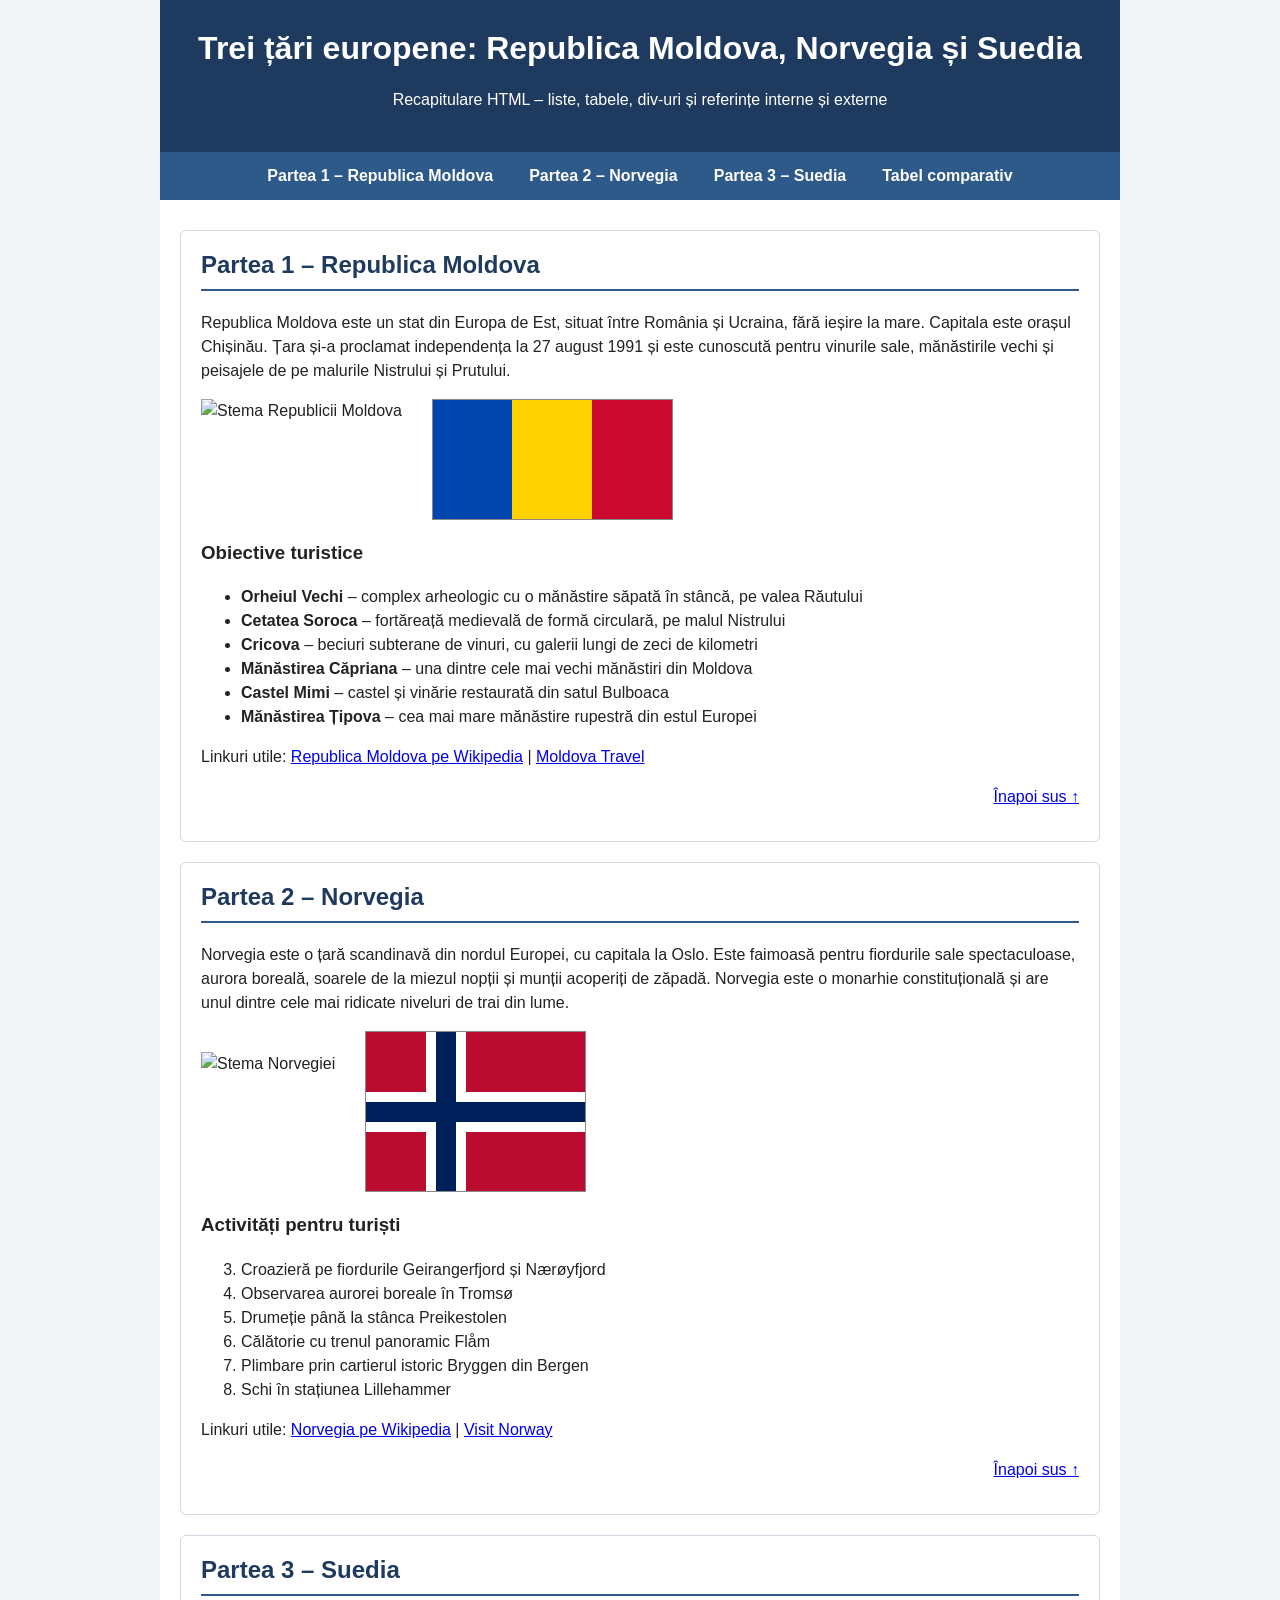
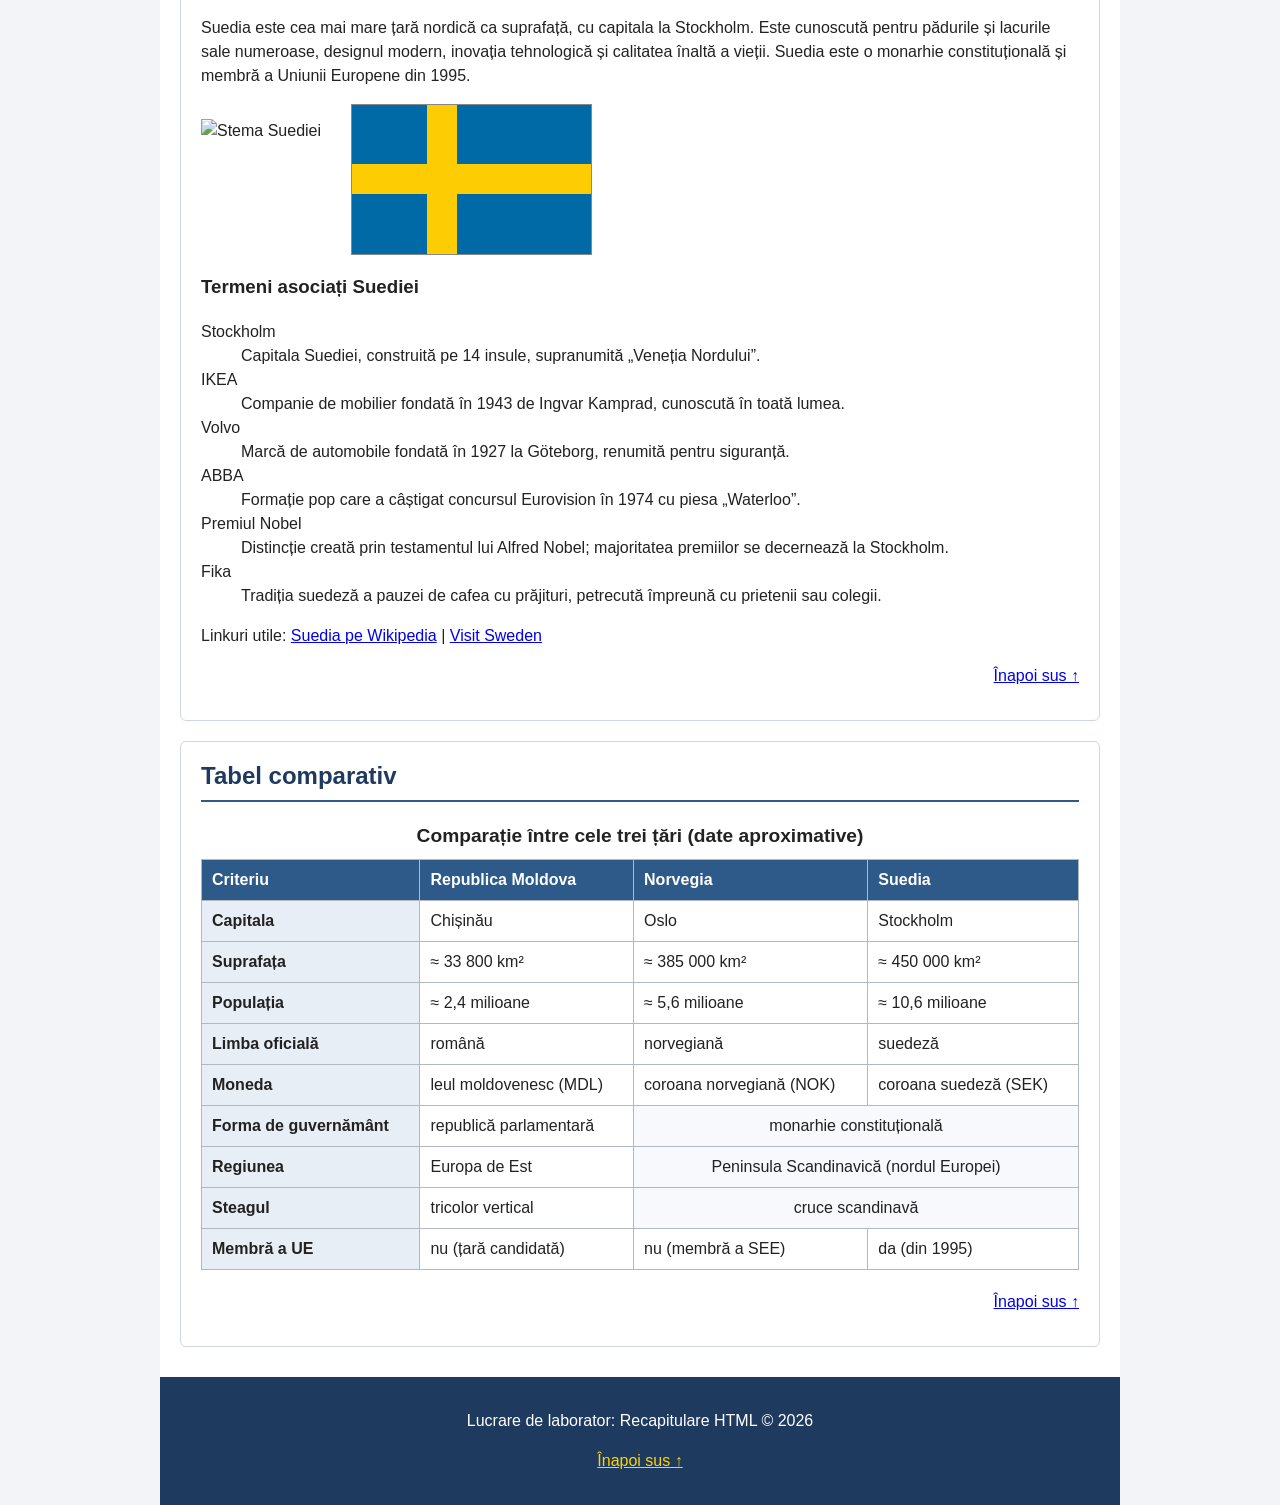
==== index.html @ a8bab646 "Laborator: Recapitulare HTML – Moldova, Norvegia, Suedia Co-Authored-By: Claude Opus 5.5 <noreply@an" ====
<!DOCTYPE html>
<html lang="ro">
<head>
  <meta charset="UTF-8">
  <meta name="viewport" content="width=device-width, initial-scale=1.0">
  <title>Recapitulare HTML – Republica Moldova, Norvegia și Suedia</title>
  <style>
    body {
      margin: 0;
      font-family: Arial, Helvetica, sans-serif;
      background-color: #f2f4f7;
      color: #222;
      line-height: 1.5;
    }

    .pagina {
      max-width: 960px;
      margin: 0 auto;
      background-color: #ffffff;
    }

    /* ===== HEADER ===== */
    .header {
      background-color: #1f3a5f;
      color: #ffffff;
      padding: 24px 20px;
      text-align: center;
    }

    .header h1 {
      margin: 0 0 8px 0;
    }

    /* ===== MENIU ===== */
    .meniu {
      background-color: #2e5a8a;
      position: sticky;
      top: 0;
    }

    .meniu ul {
      list-style: none;
      margin: 0;
      padding: 0;
      display: flex;
      flex-wrap: wrap;
      justify-content: center;
    }

    .meniu a {
      display: block;
      padding: 12px 18px;
      color: #ffffff;
      text-decoration: none;
      font-weight: bold;
    }

    .meniu a:hover {
      background-color: #1f3a5f;
    }

    /* ===== CONȚINUT ===== */
    .continut {
      padding: 10px 20px;
    }

    .tara {
      border: 1px solid #d0d7e2;
      border-radius: 6px;
      padding: 16px 20px;
      margin: 20px 0;
    }

    .tara h2 {
      margin-top: 0;
      color: #1f3a5f;
      border-bottom: 2px solid #2e5a8a;
      padding-bottom: 6px;
    }

    .imagini {
      display: flex;
      flex-wrap: wrap;
      align-items: center;
      gap: 30px;
      margin: 12px 0;
    }

    .imagini img {
      height: 120px;
    }

    .inapoi {
      text-align: right;
    }

    /* ===== STEAGURI (tabele) ===== */
    .steag {
      border-collapse: collapse;
      table-layout: fixed;
      border: 1px solid #888888;
    }

    .steag td {
      padding: 0;
      font-size: 0;
      line-height: 0;
    }

    .albastru-md { background-color: #0046ae; }
    .galben-md   { background-color: #ffd200; }
    .rosu-md     { background-color: #cc092f; }

    .rosu-no     { background-color: #ba0c2f; }
    .alb-no      { background-color: #ffffff; }
    .albastru-no { background-color: #00205b; }

    .albastru-se { background-color: #006aa7; }
    .galben-se   { background-color: #fecc02; }

    /* ===== TABEL COMPARATIV ===== */
    .comparativ {
      width: 100%;
      border-collapse: collapse;
      margin: 10px 0 20px 0;
    }

    .comparativ caption {
      font-weight: bold;
      font-size: 1.2em;
      margin-bottom: 8px;
    }

    .comparativ th,
    .comparativ td {
      border: 1px solid #b0b8c4;
      padding: 8px 10px;
      text-align: left;
    }

    .comparativ thead th {
      background-color: #2e5a8a;
      color: #ffffff;
    }

    .comparativ tbody th {
      background-color: #e8eef6;
    }

    .comparativ td.comun {
      text-align: center;
      background-color: #f7f9fc;
    }

    /* ===== FOOTER ===== */
    .footer {
      background-color: #1f3a5f;
      color: #ffffff;
      text-align: center;
      padding: 16px 20px;
    }

    .footer a {
      color: #ffd200;
    }
  </style>
</head>
<body>
  <div class="pagina" id="sus">

    <!-- ========== HEADER ========== -->
    <header class="header">
      <div class="header-continut">
        <h1>Trei țări europene: Republica Moldova, Norvegia și Suedia</h1>
        <p>Recapitulare HTML – liste, tabele, div-uri și referințe interne și externe</p>
      </div>
    </header>

    <!-- ========== MENIU ========== -->
    <nav class="meniu">
      <div class="meniu-continut">
        <ul>
          <li><a href="#partea1">Partea 1 – Republica Moldova</a></li>
          <li><a href="#partea2">Partea 2 – Norvegia</a></li>
          <li><a href="#partea3">Partea 3 – Suedia</a></li>
          <li><a href="#comparatie">Tabel comparativ</a></li>
        </ul>
      </div>
    </nav>

    <!-- ========== CONȚINUT ========== -->
    <main class="continut">

      <!-- ===== PARTEA 1 – REPUBLICA MOLDOVA ===== -->
      <section id="partea1">
        <div class="tara">
          <article>
            <h2>Partea 1 – Republica Moldova</h2>
            <p>
              Republica Moldova este un stat din Europa de Est, situat între România și Ucraina,
              fără ieșire la mare. Capitala este orașul Chișinău. Țara și-a proclamat independența
              la 27 august 1991 și este cunoscută pentru vinurile sale, mănăstirile vechi și
              peisajele de pe malurile Nistrului și Prutului.
            </p>

            <div class="imagini">
              <img src="https://commons.wikimedia.org/wiki/Special:FilePath/Coat_of_arms_of_Moldova.svg?width=200"
                   alt="Stema Republicii Moldova">

              <!-- Steagul Republicii Moldova: tricolor vertical albastru-galben-roșu -->
              <table class="steag" style="width: 240px;" title="Steagul Republicii Moldova">
                <colgroup>
                  <col style="width: 80px;">
                  <col style="width: 80px;">
                  <col style="width: 80px;">
                </colgroup>
                <tr style="height: 120px;">
                  <td class="albastru-md"></td>
                  <td class="galben-md"></td>
                  <td class="rosu-md"></td>
                </tr>
              </table>
            </div>

            <h3>Obiective turistice</h3>
            <ul>
              <li><strong>Orheiul Vechi</strong> – complex arheologic cu o mănăstire săpată în stâncă, pe valea Răutului</li>
              <li><strong>Cetatea Soroca</strong> – fortăreață medievală de formă circulară, pe malul Nistrului</li>
              <li><strong>Cricova</strong> – beciuri subterane de vinuri, cu galerii lungi de zeci de kilometri</li>
              <li><strong>Mănăstirea Căpriana</strong> – una dintre cele mai vechi mănăstiri din Moldova</li>
              <li><strong>Castel Mimi</strong> – castel și vinărie restaurată din satul Bulboaca</li>
              <li><strong>Mănăstirea Țipova</strong> – cea mai mare mănăstire rupestră din estul Europei</li>
            </ul>

            <p>
              Linkuri utile:
              <a href="https://ro.wikipedia.org/wiki/Republica_Moldova" target="_blank" rel="noopener">Republica Moldova pe Wikipedia</a> |
              <a href="https://moldova.travel/" target="_blank" rel="noopener">Moldova Travel</a>
            </p>

            <p class="inapoi"><a href="#sus">Înapoi sus ↑</a></p>
          </article>
        </div>
      </section>

      <!-- ===== PARTEA 2 – NORVEGIA ===== -->
      <section id="partea2">
        <div class="tara">
          <article>
            <h2>Partea 2 – Norvegia</h2>
            <p>
              Norvegia este o țară scandinavă din nordul Europei, cu capitala la Oslo.
              Este faimoasă pentru fiordurile sale spectaculoase, aurora boreală, soarele de la miezul
              nopții și munții acoperiți de zăpadă. Norvegia este o monarhie constituțională și
              are unul dintre cele mai ridicate niveluri de trai din lume.
            </p>

            <div class="imagini">
              <img src="https://commons.wikimedia.org/wiki/Special:FilePath/Coat_of_arms_of_Norway.svg?width=200"
                   alt="Stema Norvegiei">

              <!-- Steagul Norvegiei: cruce scandinavă albastră cu margine albă pe fond roșu -->
              <table class="steag" style="width: 220px;" title="Steagul Norvegiei">
                <colgroup>
                  <col style="width: 60px;">
                  <col style="width: 10px;">
                  <col style="width: 20px;">
                  <col style="width: 10px;">
                  <col style="width: 120px;">
                </colgroup>
                <tr style="height: 60px;">
                  <td class="rosu-no"></td>
                  <td class="alb-no"></td>
                  <td class="albastru-no"></td>
                  <td class="alb-no"></td>
                  <td class="rosu-no"></td>
                </tr>
                <tr style="height: 10px;">
                  <td class="alb-no" colspan="2"></td>
                  <td class="albastru-no"></td>
                  <td class="alb-no" colspan="2"></td>
                </tr>
                <tr style="height: 20px;">
                  <td class="albastru-no" colspan="5"></td>
                </tr>
                <tr style="height: 10px;">
                  <td class="alb-no" colspan="2"></td>
                  <td class="albastru-no"></td>
                  <td class="alb-no" colspan="2"></td>
                </tr>
                <tr style="height: 60px;">
                  <td class="rosu-no"></td>
                  <td class="alb-no"></td>
                  <td class="albastru-no"></td>
                  <td class="alb-no"></td>
                  <td class="rosu-no"></td>
                </tr>
              </table>
            </div>

            <h3>Activități pentru turiști</h3>
            <ol start="3">
              <li>Croazieră pe fiordurile Geirangerfjord și Nærøyfjord</li>
              <li>Observarea aurorei boreale în Tromsø</li>
              <li>Drumeție până la stânca Preikestolen</li>
              <li>Călătorie cu trenul panoramic Flåm</li>
              <li>Plimbare prin cartierul istoric Bryggen din Bergen</li>
              <li>Schi în stațiunea Lillehammer</li>
            </ol>

            <p>
              Linkuri utile:
              <a href="https://ro.wikipedia.org/wiki/Norvegia" target="_blank" rel="noopener">Norvegia pe Wikipedia</a> |
              <a href="https://www.visitnorway.com/" target="_blank" rel="noopener">Visit Norway</a>
            </p>

            <p class="inapoi"><a href="#sus">Înapoi sus ↑</a></p>
          </article>
        </div>
      </section>

      <!-- ===== PARTEA 3 – SUEDIA ===== -->
      <section id="partea3">
        <div class="tara">
          <article>
            <h2>Partea 3 – Suedia</h2>
            <p>
              Suedia este cea mai mare țară nordică ca suprafață, cu capitala la Stockholm.
              Este cunoscută pentru pădurile și lacurile sale numeroase, designul modern,
              inovația tehnologică și calitatea înaltă a vieții. Suedia este o monarhie
              constituțională și membră a Uniunii Europene din 1995.
            </p>

            <div class="imagini">
              <img src="https://commons.wikimedia.org/wiki/Special:FilePath/Great_coat_of_arms_of_Sweden.svg?width=200"
                   alt="Stema Suediei">

              <!-- Steagul Suediei: cruce galbenă pe fond albastru (celule combinate cu colspan) -->
              <table class="steag" style="width: 240px;" title="Steagul Suediei">
                <colgroup>
                  <col style="width: 75px;">
                  <col style="width: 30px;">
                  <col style="width: 135px;">
                </colgroup>
                <tr style="height: 60px;">
                  <td class="albastru-se"></td>
                  <td class="galben-se"></td>
                  <td class="albastru-se"></td>
                </tr>
                <tr style="height: 30px;">
                  <td class="galben-se" colspan="3"></td>
                </tr>
                <tr style="height: 60px;">
                  <td class="albastru-se"></td>
                  <td class="galben-se"></td>
                  <td class="albastru-se"></td>
                </tr>
              </table>
            </div>

            <h3>Termeni asociați Suediei</h3>
            <dl>
              <dt>Stockholm</dt>
              <dd>Capitala Suediei, construită pe 14 insule, supranumită „Veneția Nordului”.</dd>

              <dt>IKEA</dt>
              <dd>Companie de mobilier fondată în 1943 de Ingvar Kamprad, cunoscută în toată lumea.</dd>

              <dt>Volvo</dt>
              <dd>Marcă de automobile fondată în 1927 la Göteborg, renumită pentru siguranță.</dd>

              <dt>ABBA</dt>
              <dd>Formație pop care a câștigat concursul Eurovision în 1974 cu piesa „Waterloo”.</dd>

              <dt>Premiul Nobel</dt>
              <dd>Distincție creată prin testamentul lui Alfred Nobel; majoritatea premiilor se decernează la Stockholm.</dd>

              <dt>Fika</dt>
              <dd>Tradiția suedeză a pauzei de cafea cu prăjituri, petrecută împreună cu prietenii sau colegii.</dd>
            </dl>

            <p>
              Linkuri utile:
              <a href="https://ro.wikipedia.org/wiki/Suedia" target="_blank" rel="noopener">Suedia pe Wikipedia</a> |
              <a href="https://visitsweden.com/" target="_blank" rel="noopener">Visit Sweden</a>
            </p>

            <p class="inapoi"><a href="#sus">Înapoi sus ↑</a></p>
          </article>
        </div>
      </section>

      <!-- ===== TABEL COMPARATIV ===== -->
      <section id="comparatie">
        <div class="tara">
          <h2>Tabel comparativ</h2>
          <table class="comparativ">
            <caption>Comparație între cele trei țări (date aproximative)</caption>
            <thead>
              <tr>
                <th>Criteriu</th>
                <th>Republica Moldova</th>
                <th>Norvegia</th>
                <th>Suedia</th>
              </tr>
            </thead>
            <tbody>
              <tr>
                <th>Capitala</th>
                <td>Chișinău</td>
                <td>Oslo</td>
                <td>Stockholm</td>
              </tr>
              <tr>
                <th>Suprafața</th>
                <td>≈ 33 800 km²</td>
                <td>≈ 385 000 km²</td>
                <td>≈ 450 000 km²</td>
              </tr>
              <tr>
                <th>Populația</th>
                <td>≈ 2,4 milioane</td>
                <td>≈ 5,6 milioane</td>
                <td>≈ 10,6 milioane</td>
              </tr>
              <tr>
                <th>Limba oficială</th>
                <td>română</td>
                <td>norvegiană</td>
                <td>suedeză</td>
              </tr>
              <tr>
                <th>Moneda</th>
                <td>leul moldovenesc (MDL)</td>
                <td>coroana norvegiană (NOK)</td>
                <td>coroana suedeză (SEK)</td>
              </tr>
              <tr>
                <th>Forma de guvernământ</th>
                <td>republică parlamentară</td>
                <td class="comun" colspan="2">monarhie constituțională</td>
              </tr>
              <tr>
                <th>Regiunea</th>
                <td>Europa de Est</td>
                <td class="comun" colspan="2">Peninsula Scandinavică (nordul Europei)</td>
              </tr>
              <tr>
                <th>Steagul</th>
                <td>tricolor vertical</td>
                <td class="comun" colspan="2">cruce scandinavă</td>
              </tr>
              <tr>
                <th>Membră a UE</th>
                <td>nu (țară candidată)</td>
                <td>nu (membră a SEE)</td>
                <td>da (din 1995)</td>
              </tr>
            </tbody>
          </table>
          <p class="inapoi"><a href="#sus">Înapoi sus ↑</a></p>
        </div>
      </section>

    </main>

    <!-- ========== FOOTER ========== -->
    <footer class="footer">
      <div class="footer-continut">
        <p>Lucrare de laborator: Recapitulare HTML &copy; 2026</p>
        <p><a href="#sus">Înapoi sus ↑</a></p>
      </div>
    </footer>

  </div>
</body>
</html>
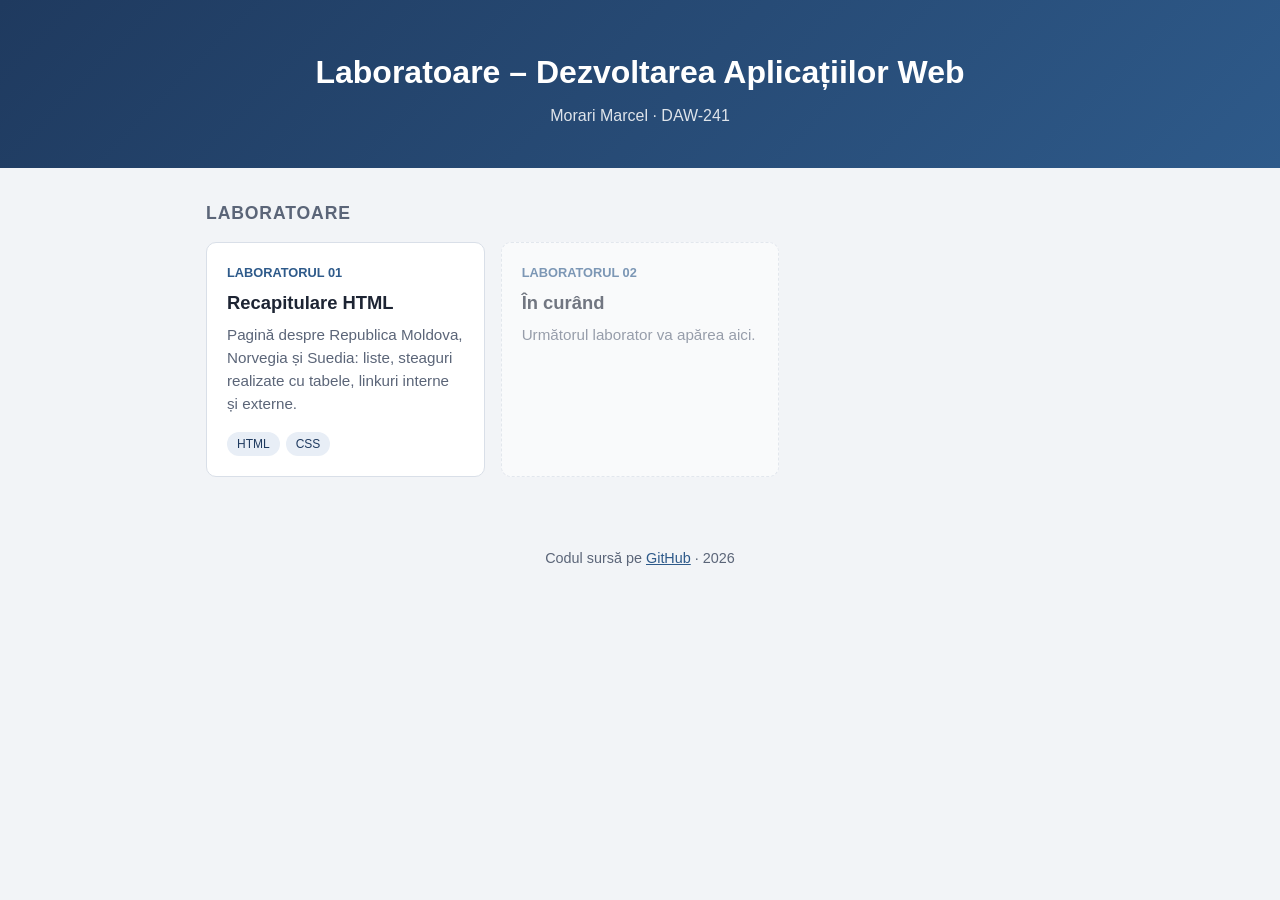
==== commit a3950904: "Organizare repository: folder pentru Laborator 01, README și pagină de start Co-Authored-By: Claude " ====
--- a/index.html
+++ b/index.html
@@ -3,475 +3,153 @@
 <head>
   <meta charset="UTF-8">
   <meta name="viewport" content="width=device-width, initial-scale=1.0">
-  <title>Recapitulare HTML – Republica Moldova, Norvegia și Suedia</title>
+  <title>Laboratoare DAW – Morari Marcel</title>
   <style>
+    :root {
+      --fundal: #f2f4f7;
+      --card: #ffffff;
+      --text: #1d2433;
+      --text-slab: #5b6578;
+      --accent: #2e5a8a;
+      --accent-inchis: #1f3a5f;
+      --bordura: #d9dfe8;
+    }
+
+    * { box-sizing: border-box; }
+
     body {
       margin: 0;
       font-family: Arial, Helvetica, sans-serif;
-      background-color: #f2f4f7;
-      color: #222;
+      background-color: var(--fundal);
+      color: var(--text);
       line-height: 1.5;
     }
 
-    .pagina {
-      max-width: 960px;
-      margin: 0 auto;
-      background-color: #ffffff;
+    header {
+      background: linear-gradient(135deg, var(--accent-inchis), var(--accent));
+      color: #ffffff;
+      text-align: center;
+      padding: 48px 16px 40px;
     }
 
-    /* ===== HEADER ===== */
-    .header {
-      background-color: #1f3a5f;
-      color: #ffffff;
-      padding: 24px 20px;
-      text-align: center;
+    header h1 {
+      margin: 0 0 8px;
+      font-size: 2rem;
     }
 
-    .header h1 {
-      margin: 0 0 8px 0;
+    header p {
+      margin: 0;
+      opacity: 0.85;
     }
 
-    /* ===== MENIU ===== */
-    .meniu {
-      background-color: #2e5a8a;
-      position: sticky;
-      top: 0;
+    main {
+      max-width: 900px;
+      margin: 0 auto;
+      padding: 32px 16px;
     }
 
-    .meniu ul {
-      list-style: none;
-      margin: 0;
-      padding: 0;
-      display: flex;
-      flex-wrap: wrap;
-      justify-content: center;
+    h2 {
+      font-size: 1.1rem;
+      text-transform: uppercase;
+      letter-spacing: 0.05em;
+      color: var(--text-slab);
+      margin: 0 0 16px;
     }
 
-    .meniu a {
-      display: block;
-      padding: 12px 18px;
-      color: #ffffff;
-      text-decoration: none;
-      font-weight: bold;
+    .grila {
+      display: grid;
+      grid-template-columns: repeat(auto-fill, minmax(260px, 1fr));
+      gap: 16px;
     }
 
-    .meniu a:hover {
-      background-color: #1f3a5f;
+    .laborator {
+      display: flex;
+      flex-direction: column;
+      background-color: var(--card);
+      border: 1px solid var(--bordura);
+      border-radius: 10px;
+      padding: 20px;
+      text-decoration: none;
+      color: inherit;
+      transition: transform 0.15s, box-shadow 0.15s;
     }
 
-    /* ===== CONȚINUT ===== */
-    .continut {
-      padding: 10px 20px;
+    .laborator:hover {
+      transform: translateY(-3px);
+      box-shadow: 0 8px 20px rgba(31, 58, 95, 0.15);
     }
 
-    .tara {
-      border: 1px solid #d0d7e2;
-      border-radius: 6px;
-      padding: 16px 20px;
-      margin: 20px 0;
+    .numar {
+      font-size: 0.8rem;
+      font-weight: bold;
+      color: var(--accent);
+      margin-bottom: 6px;
     }
 
-    .tara h2 {
-      margin-top: 0;
-      color: #1f3a5f;
-      border-bottom: 2px solid #2e5a8a;
-      padding-bottom: 6px;
+    .laborator h3 {
+      margin: 0 0 8px;
+      font-size: 1.15rem;
     }
 
-    .imagini {
-      display: flex;
-      flex-wrap: wrap;
-      align-items: center;
-      gap: 30px;
-      margin: 12px 0;
+    .laborator p {
+      margin: 0 0 16px;
+      color: var(--text-slab);
+      font-size: 0.95rem;
+      flex-grow: 1;
     }
 
-    .imagini img {
-      height: 120px;
+    .etichete span {
+      display: inline-block;
+      font-size: 0.75rem;
+      padding: 3px 10px;
+      border-radius: 999px;
+      background-color: #e8eef6;
+      color: var(--accent-inchis);
+      margin-right: 6px;
     }
 
-    .inapoi {
-      text-align: right;
+    .in-curand {
+      border-style: dashed;
+      opacity: 0.6;
+      pointer-events: none;
     }
 
-    /* ===== STEAGURI (tabele) ===== */
-    .steag {
-      border-collapse: collapse;
-      table-layout: fixed;
-      border: 1px solid #888888;
+    footer {
+      text-align: center;
+      color: var(--text-slab);
+      font-size: 0.9rem;
+      padding: 24px 16px 40px;
     }
 
-    .steag td {
-      padding: 0;
-      font-size: 0;
-      line-height: 0;
-    }
-
-    .albastru-md { background-color: #0046ae; }
-    .galben-md   { background-color: #ffd200; }
-    .rosu-md     { background-color: #cc092f; }
-
-    .rosu-no     { background-color: #ba0c2f; }
-    .alb-no      { background-color: #ffffff; }
-    .albastru-no { background-color: #00205b; }
-
-    .albastru-se { background-color: #006aa7; }
-    .galben-se   { background-color: #fecc02; }
-
-    /* ===== TABEL COMPARATIV ===== */
-    .comparativ {
-      width: 100%;
-      border-collapse: collapse;
-      margin: 10px 0 20px 0;
-    }
-
-    .comparativ caption {
-      font-weight: bold;
-      font-size: 1.2em;
-      margin-bottom: 8px;
-    }
-
-    .comparativ th,
-    .comparativ td {
-      border: 1px solid #b0b8c4;
-      padding: 8px 10px;
-      text-align: left;
-    }
-
-    .comparativ thead th {
-      background-color: #2e5a8a;
-      color: #ffffff;
-    }
-
-    .comparativ tbody th {
-      background-color: #e8eef6;
-    }
-
-    .comparativ td.comun {
-      text-align: center;
-      background-color: #f7f9fc;
-    }
-
-    /* ===== FOOTER ===== */
-    .footer {
-      background-color: #1f3a5f;
-      color: #ffffff;
-      text-align: center;
-      padding: 16px 20px;
-    }
-
-    .footer a {
-      color: #ffd200;
-    }
+    footer a { color: var(--accent); }
   </style>
 </head>
 <body>
-  <div class="pagina" id="sus">
+  <header>
+    <h1>Laboratoare – Dezvoltarea Aplicațiilor Web</h1>
+    <p>Morari Marcel · DAW-241</p>
+  </header>
 
-    <!-- ========== HEADER ========== -->
-    <header class="header">
-      <div class="header-continut">
-        <h1>Trei țări europene: Republica Moldova, Norvegia și Suedia</h1>
-        <p>Recapitulare HTML – liste, tabele, div-uri și referințe interne și externe</p>
+  <main>
+    <h2>Laboratoare</h2>
+    <div class="grila">
+      <a class="laborator" href="Laborator-01/">
+        <div class="numar">LABORATORUL 01</div>
+        <h3>Recapitulare HTML</h3>
+        <p>Pagină despre Republica Moldova, Norvegia și Suedia: liste, steaguri realizate cu tabele, linkuri interne și externe.</p>
+        <div class="etichete"><span>HTML</span><span>CSS</span></div>
+      </a>
+
+      <div class="laborator in-curand">
+        <div class="numar">LABORATORUL 02</div>
+        <h3>În curând</h3>
+        <p>Următorul laborator va apărea aici.</p>
       </div>
-    </header>
+    </div>
+  </main>
 
-    <!-- ========== MENIU ========== -->
-    <nav class="meniu">
-      <div class="meniu-continut">
-        <ul>
-          <li><a href="#partea1">Partea 1 – Republica Moldova</a></li>
-          <li><a href="#partea2">Partea 2 – Norvegia</a></li>
-          <li><a href="#partea3">Partea 3 – Suedia</a></li>
-          <li><a href="#comparatie">Tabel comparativ</a></li>
-        </ul>
-      </div>
-    </nav>
-
-    <!-- ========== CONȚINUT ========== -->
-    <main class="continut">
-
-      <!-- ===== PARTEA 1 – REPUBLICA MOLDOVA ===== -->
-      <section id="partea1">
-        <div class="tara">
-          <article>
-            <h2>Partea 1 – Republica Moldova</h2>
-            <p>
-              Republica Moldova este un stat din Europa de Est, situat între România și Ucraina,
-              fără ieșire la mare. Capitala este orașul Chișinău. Țara și-a proclamat independența
-              la 27 august 1991 și este cunoscută pentru vinurile sale, mănăstirile vechi și
-              peisajele de pe malurile Nistrului și Prutului.
-            </p>
-
-            <div class="imagini">
-              <img src="https://commons.wikimedia.org/wiki/Special:FilePath/Coat_of_arms_of_Moldova.svg?width=200"
-                   alt="Stema Republicii Moldova">
-
-              <!-- Steagul Republicii Moldova: tricolor vertical albastru-galben-roșu -->
-              <table class="steag" style="width: 240px;" title="Steagul Republicii Moldova">
-                <colgroup>
-                  <col style="width: 80px;">
-                  <col style="width: 80px;">
-                  <col style="width: 80px;">
-                </colgroup>
-                <tr style="height: 120px;">
-                  <td class="albastru-md"></td>
-                  <td class="galben-md"></td>
-                  <td class="rosu-md"></td>
-                </tr>
-              </table>
-            </div>
-
-            <h3>Obiective turistice</h3>
-            <ul>
-              <li><strong>Orheiul Vechi</strong> – complex arheologic cu o mănăstire săpată în stâncă, pe valea Răutului</li>
-              <li><strong>Cetatea Soroca</strong> – fortăreață medievală de formă circulară, pe malul Nistrului</li>
-              <li><strong>Cricova</strong> – beciuri subterane de vinuri, cu galerii lungi de zeci de kilometri</li>
-              <li><strong>Mănăstirea Căpriana</strong> – una dintre cele mai vechi mănăstiri din Moldova</li>
-              <li><strong>Castel Mimi</strong> – castel și vinărie restaurată din satul Bulboaca</li>
-              <li><strong>Mănăstirea Țipova</strong> – cea mai mare mănăstire rupestră din estul Europei</li>
-            </ul>
-
-            <p>
-              Linkuri utile:
-              <a href="https://ro.wikipedia.org/wiki/Republica_Moldova" target="_blank" rel="noopener">Republica Moldova pe Wikipedia</a> |
-              <a href="https://moldova.travel/" target="_blank" rel="noopener">Moldova Travel</a>
-            </p>
-
-            <p class="inapoi"><a href="#sus">Înapoi sus ↑</a></p>
-          </article>
-        </div>
-      </section>
-
-      <!-- ===== PARTEA 2 – NORVEGIA ===== -->
-      <section id="partea2">
-        <div class="tara">
-          <article>
-            <h2>Partea 2 – Norvegia</h2>
-            <p>
-              Norvegia este o țară scandinavă din nordul Europei, cu capitala la Oslo.
-              Este faimoasă pentru fiordurile sale spectaculoase, aurora boreală, soarele de la miezul
-              nopții și munții acoperiți de zăpadă. Norvegia este o monarhie constituțională și
-              are unul dintre cele mai ridicate niveluri de trai din lume.
-            </p>
-
-            <div class="imagini">
-              <img src="https://commons.wikimedia.org/wiki/Special:FilePath/Coat_of_arms_of_Norway.svg?width=200"
-                   alt="Stema Norvegiei">
-
-              <!-- Steagul Norvegiei: cruce scandinavă albastră cu margine albă pe fond roșu -->
-              <table class="steag" style="width: 220px;" title="Steagul Norvegiei">
-                <colgroup>
-                  <col style="width: 60px;">
-                  <col style="width: 10px;">
-                  <col style="width: 20px;">
-                  <col style="width: 10px;">
-                  <col style="width: 120px;">
-                </colgroup>
-                <tr style="height: 60px;">
-                  <td class="rosu-no"></td>
-                  <td class="alb-no"></td>
-                  <td class="albastru-no"></td>
-                  <td class="alb-no"></td>
-                  <td class="rosu-no"></td>
-                </tr>
-                <tr style="height: 10px;">
-                  <td class="alb-no" colspan="2"></td>
-                  <td class="albastru-no"></td>
-                  <td class="alb-no" colspan="2"></td>
-                </tr>
-                <tr style="height: 20px;">
-                  <td class="albastru-no" colspan="5"></td>
-                </tr>
-                <tr style="height: 10px;">
-                  <td class="alb-no" colspan="2"></td>
-                  <td class="albastru-no"></td>
-                  <td class="alb-no" colspan="2"></td>
-                </tr>
-                <tr style="height: 60px;">
-                  <td class="rosu-no"></td>
-                  <td class="alb-no"></td>
-                  <td class="albastru-no"></td>
-                  <td class="alb-no"></td>
-                  <td class="rosu-no"></td>
-                </tr>
-              </table>
-            </div>
-
-            <h3>Activități pentru turiști</h3>
-            <ol start="3">
-              <li>Croazieră pe fiordurile Geirangerfjord și Nærøyfjord</li>
-              <li>Observarea aurorei boreale în Tromsø</li>
-              <li>Drumeție până la stânca Preikestolen</li>
-              <li>Călătorie cu trenul panoramic Flåm</li>
-              <li>Plimbare prin cartierul istoric Bryggen din Bergen</li>
-              <li>Schi în stațiunea Lillehammer</li>
-            </ol>
-
-            <p>
-              Linkuri utile:
-              <a href="https://ro.wikipedia.org/wiki/Norvegia" target="_blank" rel="noopener">Norvegia pe Wikipedia</a> |
-              <a href="https://www.visitnorway.com/" target="_blank" rel="noopener">Visit Norway</a>
-            </p>
-
-            <p class="inapoi"><a href="#sus">Înapoi sus ↑</a></p>
-          </article>
-        </div>
-      </section>
-
-      <!-- ===== PARTEA 3 – SUEDIA ===== -->
-      <section id="partea3">
-        <div class="tara">
-          <article>
-            <h2>Partea 3 – Suedia</h2>
-            <p>
-              Suedia este cea mai mare țară nordică ca suprafață, cu capitala la Stockholm.
-              Este cunoscută pentru pădurile și lacurile sale numeroase, designul modern,
-              inovația tehnologică și calitatea înaltă a vieții. Suedia este o monarhie
-              constituțională și membră a Uniunii Europene din 1995.
-            </p>
-
-            <div class="imagini">
-              <img src="https://commons.wikimedia.org/wiki/Special:FilePath/Great_coat_of_arms_of_Sweden.svg?width=200"
-                   alt="Stema Suediei">
-
-              <!-- Steagul Suediei: cruce galbenă pe fond albastru (celule combinate cu colspan) -->
-              <table class="steag" style="width: 240px;" title="Steagul Suediei">
-                <colgroup>
-                  <col style="width: 75px;">
-                  <col style="width: 30px;">
-                  <col style="width: 135px;">
-                </colgroup>
-                <tr style="height: 60px;">
-                  <td class="albastru-se"></td>
-                  <td class="galben-se"></td>
-                  <td class="albastru-se"></td>
-                </tr>
-                <tr style="height: 30px;">
-                  <td class="galben-se" colspan="3"></td>
-                </tr>
-                <tr style="height: 60px;">
-                  <td class="albastru-se"></td>
-                  <td class="galben-se"></td>
-                  <td class="albastru-se"></td>
-                </tr>
-              </table>
-            </div>
-
-            <h3>Termeni asociați Suediei</h3>
-            <dl>
-              <dt>Stockholm</dt>
-              <dd>Capitala Suediei, construită pe 14 insule, supranumită „Veneția Nordului”.</dd>
-
-              <dt>IKEA</dt>
-              <dd>Companie de mobilier fondată în 1943 de Ingvar Kamprad, cunoscută în toată lumea.</dd>
-
-              <dt>Volvo</dt>
-              <dd>Marcă de automobile fondată în 1927 la Göteborg, renumită pentru siguranță.</dd>
-
-              <dt>ABBA</dt>
-              <dd>Formație pop care a câștigat concursul Eurovision în 1974 cu piesa „Waterloo”.</dd>
-
-              <dt>Premiul Nobel</dt>
-              <dd>Distincție creată prin testamentul lui Alfred Nobel; majoritatea premiilor se decernează la Stockholm.</dd>
-
-              <dt>Fika</dt>
-              <dd>Tradiția suedeză a pauzei de cafea cu prăjituri, petrecută împreună cu prietenii sau colegii.</dd>
-            </dl>
-
-            <p>
-              Linkuri utile:
-              <a href="https://ro.wikipedia.org/wiki/Suedia" target="_blank" rel="noopener">Suedia pe Wikipedia</a> |
-              <a href="https://visitsweden.com/" target="_blank" rel="noopener">Visit Sweden</a>
-            </p>
-
-            <p class="inapoi"><a href="#sus">Înapoi sus ↑</a></p>
-          </article>
-        </div>
-      </section>
-
-      <!-- ===== TABEL COMPARATIV ===== -->
-      <section id="comparatie">
-        <div class="tara">
-          <h2>Tabel comparativ</h2>
-          <table class="comparativ">
-            <caption>Comparație între cele trei țări (date aproximative)</caption>
-            <thead>
-              <tr>
-                <th>Criteriu</th>
-                <th>Republica Moldova</th>
-                <th>Norvegia</th>
-                <th>Suedia</th>
-              </tr>
-            </thead>
-            <tbody>
-              <tr>
-                <th>Capitala</th>
-                <td>Chișinău</td>
-                <td>Oslo</td>
-                <td>Stockholm</td>
-              </tr>
-              <tr>
-                <th>Suprafața</th>
-                <td>≈ 33 800 km²</td>
-                <td>≈ 385 000 km²</td>
-                <td>≈ 450 000 km²</td>
-              </tr>
-              <tr>
-                <th>Populația</th>
-                <td>≈ 2,4 milioane</td>
-                <td>≈ 5,6 milioane</td>
-                <td>≈ 10,6 milioane</td>
-              </tr>
-              <tr>
-                <th>Limba oficială</th>
-                <td>română</td>
-                <td>norvegiană</td>
-                <td>suedeză</td>
-              </tr>
-              <tr>
-                <th>Moneda</th>
-                <td>leul moldovenesc (MDL)</td>
-                <td>coroana norvegiană (NOK)</td>
-                <td>coroana suedeză (SEK)</td>
-              </tr>
-              <tr>
-                <th>Forma de guvernământ</th>
-                <td>republică parlamentară</td>
-                <td class="comun" colspan="2">monarhie constituțională</td>
-              </tr>
-              <tr>
-                <th>Regiunea</th>
-                <td>Europa de Est</td>
-                <td class="comun" colspan="2">Peninsula Scandinavică (nordul Europei)</td>
-              </tr>
-              <tr>
-                <th>Steagul</th>
-                <td>tricolor vertical</td>
-                <td class="comun" colspan="2">cruce scandinavă</td>
-              </tr>
-              <tr>
-                <th>Membră a UE</th>
-                <td>nu (țară candidată)</td>
-                <td>nu (membră a SEE)</td>
-                <td>da (din 1995)</td>
-              </tr>
-            </tbody>
-          </table>
-          <p class="inapoi"><a href="#sus">Înapoi sus ↑</a></p>
-        </div>
-      </section>
-
-    </main>
-
-    <!-- ========== FOOTER ========== -->
-    <footer class="footer">
-      <div class="footer-continut">
-        <p>Lucrare de laborator: Recapitulare HTML &copy; 2026</p>
-        <p><a href="#sus">Înapoi sus ↑</a></p>
-      </div>
-    </footer>
-
-  </div>
+  <footer>
+    <p>Codul sursă pe <a href="https://github.com/Marciii345/Morari_Marcel_DAW-241">GitHub</a> · 2026</p>
+  </footer>
 </body>
 </html>
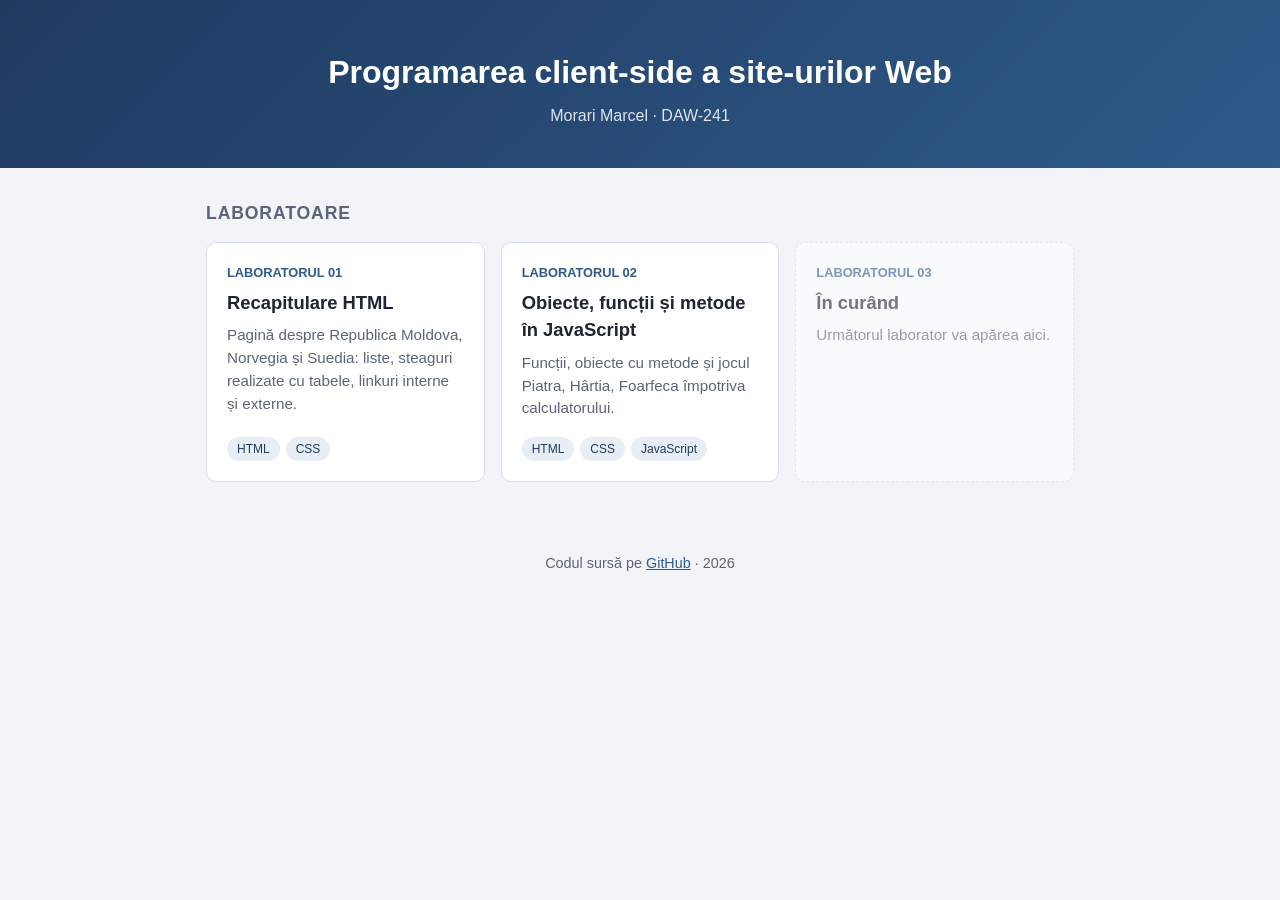
==== commit f3bc854c: "Laborator 02: obiecte, funcții și metode în JavaScript (Piatra, Hârtia, Foarfeca) Co-Authored-By: Cl" ====
--- a/index.html
+++ b/index.html
@@ -3,7 +3,7 @@
 <head>
   <meta charset="UTF-8">
   <meta name="viewport" content="width=device-width, initial-scale=1.0">
-  <title>Laboratoare DAW – Morari Marcel</title>
+  <title>Laboratoare – Morari Marcel</title>
   <style>
     :root {
       --fundal: #f2f4f7;
@@ -126,7 +126,7 @@
 </head>
 <body>
   <header>
-    <h1>Laboratoare – Dezvoltarea Aplicațiilor Web</h1>
+    <h1>Programarea client-side a site-urilor Web</h1>
     <p>Morari Marcel · DAW-241</p>
   </header>
 
@@ -140,8 +140,15 @@
         <div class="etichete"><span>HTML</span><span>CSS</span></div>
       </a>
 
+      <a class="laborator" href="Laborator-02/">
+        <div class="numar">LABORATORUL 02</div>
+        <h3>Obiecte, funcții și metode în JavaScript</h3>
+        <p>Funcții, obiecte cu metode și jocul Piatra, Hârtia, Foarfeca împotriva calculatorului.</p>
+        <div class="etichete"><span>HTML</span><span>CSS</span><span>JavaScript</span></div>
+      </a>
+
       <div class="laborator in-curand">
-        <div class="numar">LABORATORUL 02</div>
+        <div class="numar">LABORATORUL 03</div>
         <h3>În curând</h3>
         <p>Următorul laborator va apărea aici.</p>
       </div>
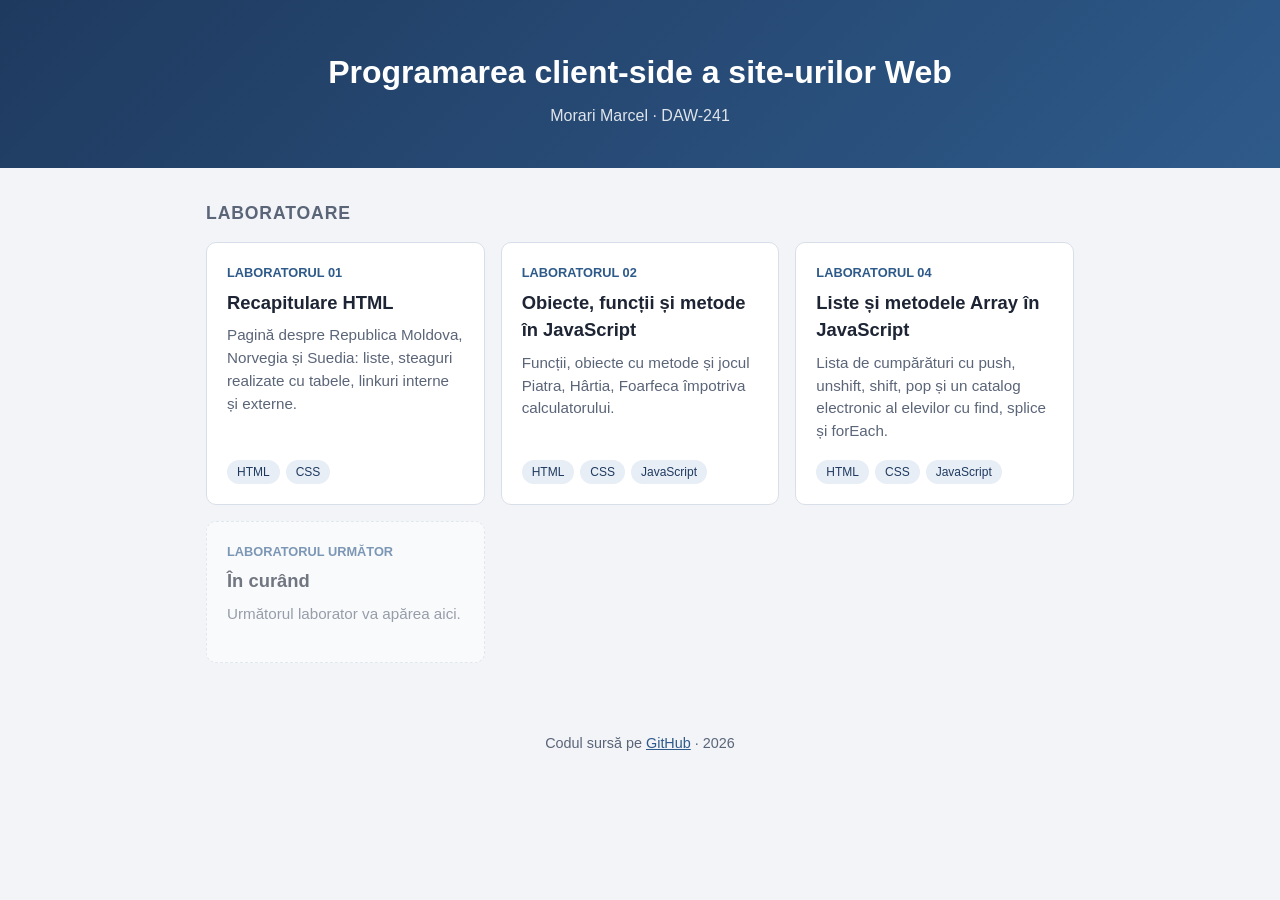
==== commit 30dc8ddf: "Laborator 04: liste și metodele Array în JavaScript (lista de cumpărături, catalog electronic) Co-Au" ====
--- a/index.html
+++ b/index.html
@@ -147,8 +147,15 @@
         <div class="etichete"><span>HTML</span><span>CSS</span><span>JavaScript</span></div>
       </a>
 
+      <a class="laborator" href="Laborator-04/">
+        <div class="numar">LABORATORUL 04</div>
+        <h3>Liste și metodele Array în JavaScript</h3>
+        <p>Lista de cumpărături cu push, unshift, shift, pop și un catalog electronic al elevilor cu find, splice și forEach.</p>
+        <div class="etichete"><span>HTML</span><span>CSS</span><span>JavaScript</span></div>
+      </a>
+
       <div class="laborator in-curand">
-        <div class="numar">LABORATORUL 03</div>
+        <div class="numar">LABORATORUL URMĂTOR</div>
         <h3>În curând</h3>
         <p>Următorul laborator va apărea aici.</p>
       </div>
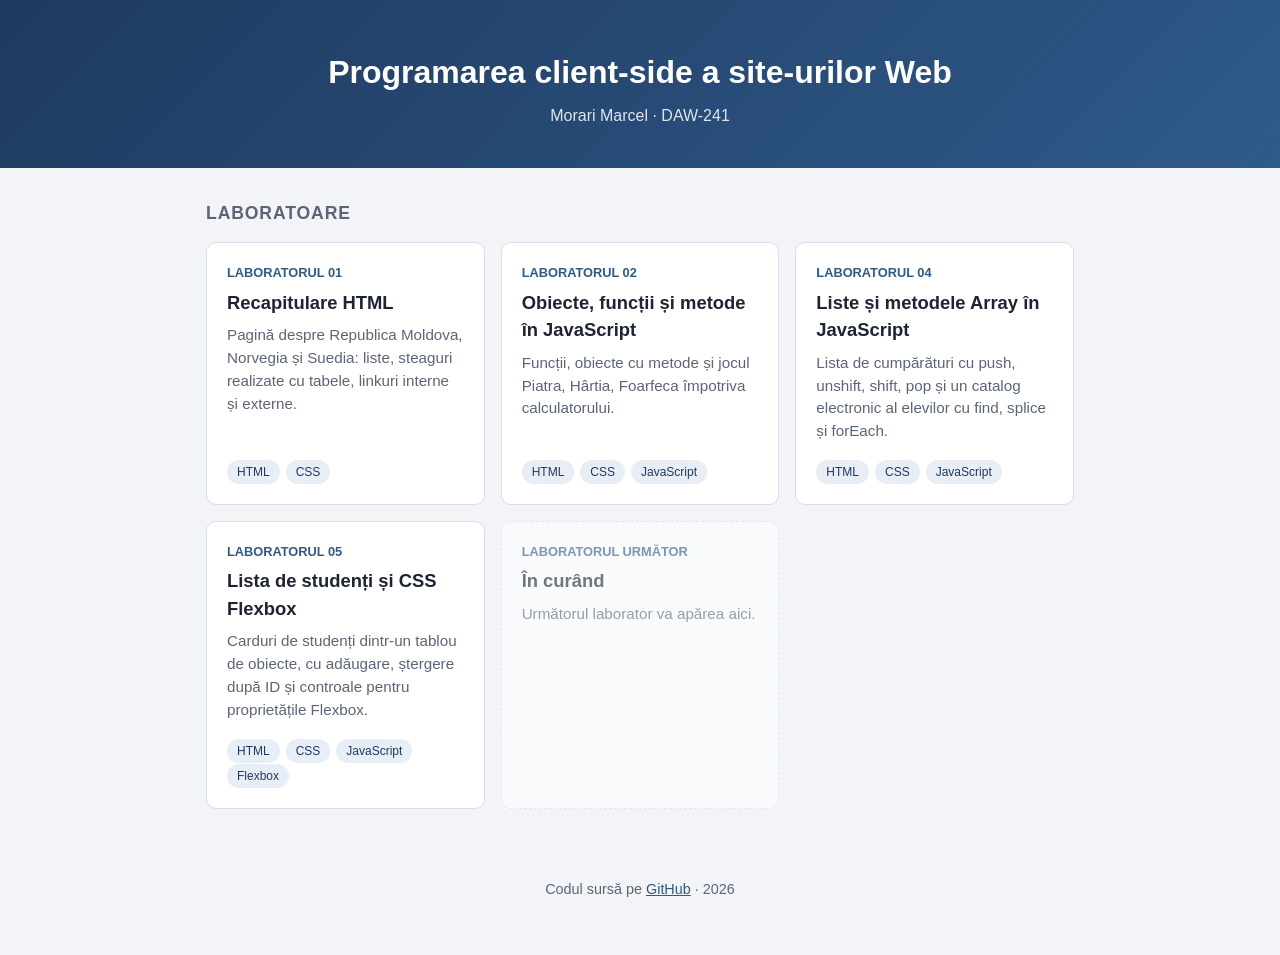
==== commit d07dd7b8: "Laborator 05: lista de studenți și aranjarea cardurilor cu CSS Flexbox Co-Authored-By: Claude Opus 5" ====
--- a/index.html
+++ b/index.html
@@ -154,6 +154,13 @@
         <div class="etichete"><span>HTML</span><span>CSS</span><span>JavaScript</span></div>
       </a>
 
+      <a class="laborator" href="Laborator-05/">
+        <div class="numar">LABORATORUL 05</div>
+        <h3>Lista de studenți și CSS Flexbox</h3>
+        <p>Carduri de studenți dintr-un tablou de obiecte, cu adăugare, ștergere după ID și controale pentru proprietățile Flexbox.</p>
+        <div class="etichete"><span>HTML</span><span>CSS</span><span>JavaScript</span><span>Flexbox</span></div>
+      </a>
+
       <div class="laborator in-curand">
         <div class="numar">LABORATORUL URMĂTOR</div>
         <h3>În curând</h3>
